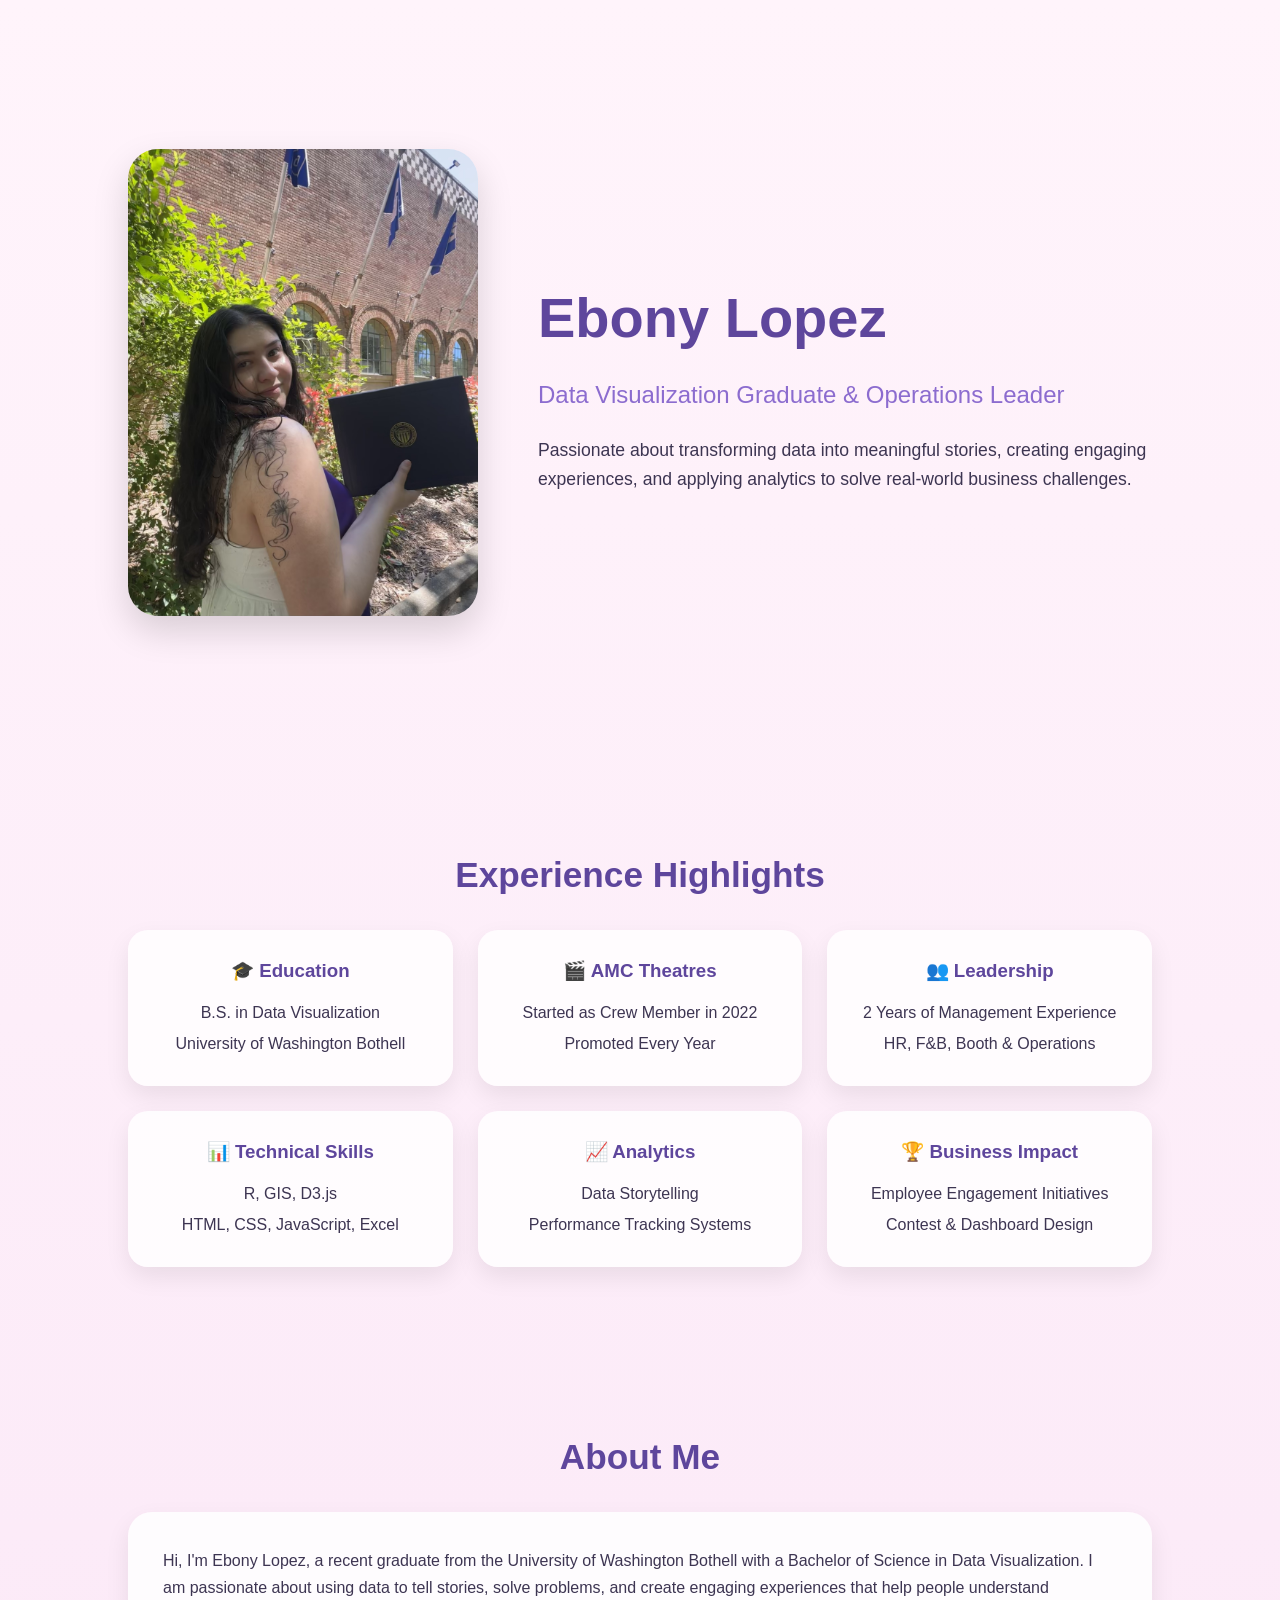
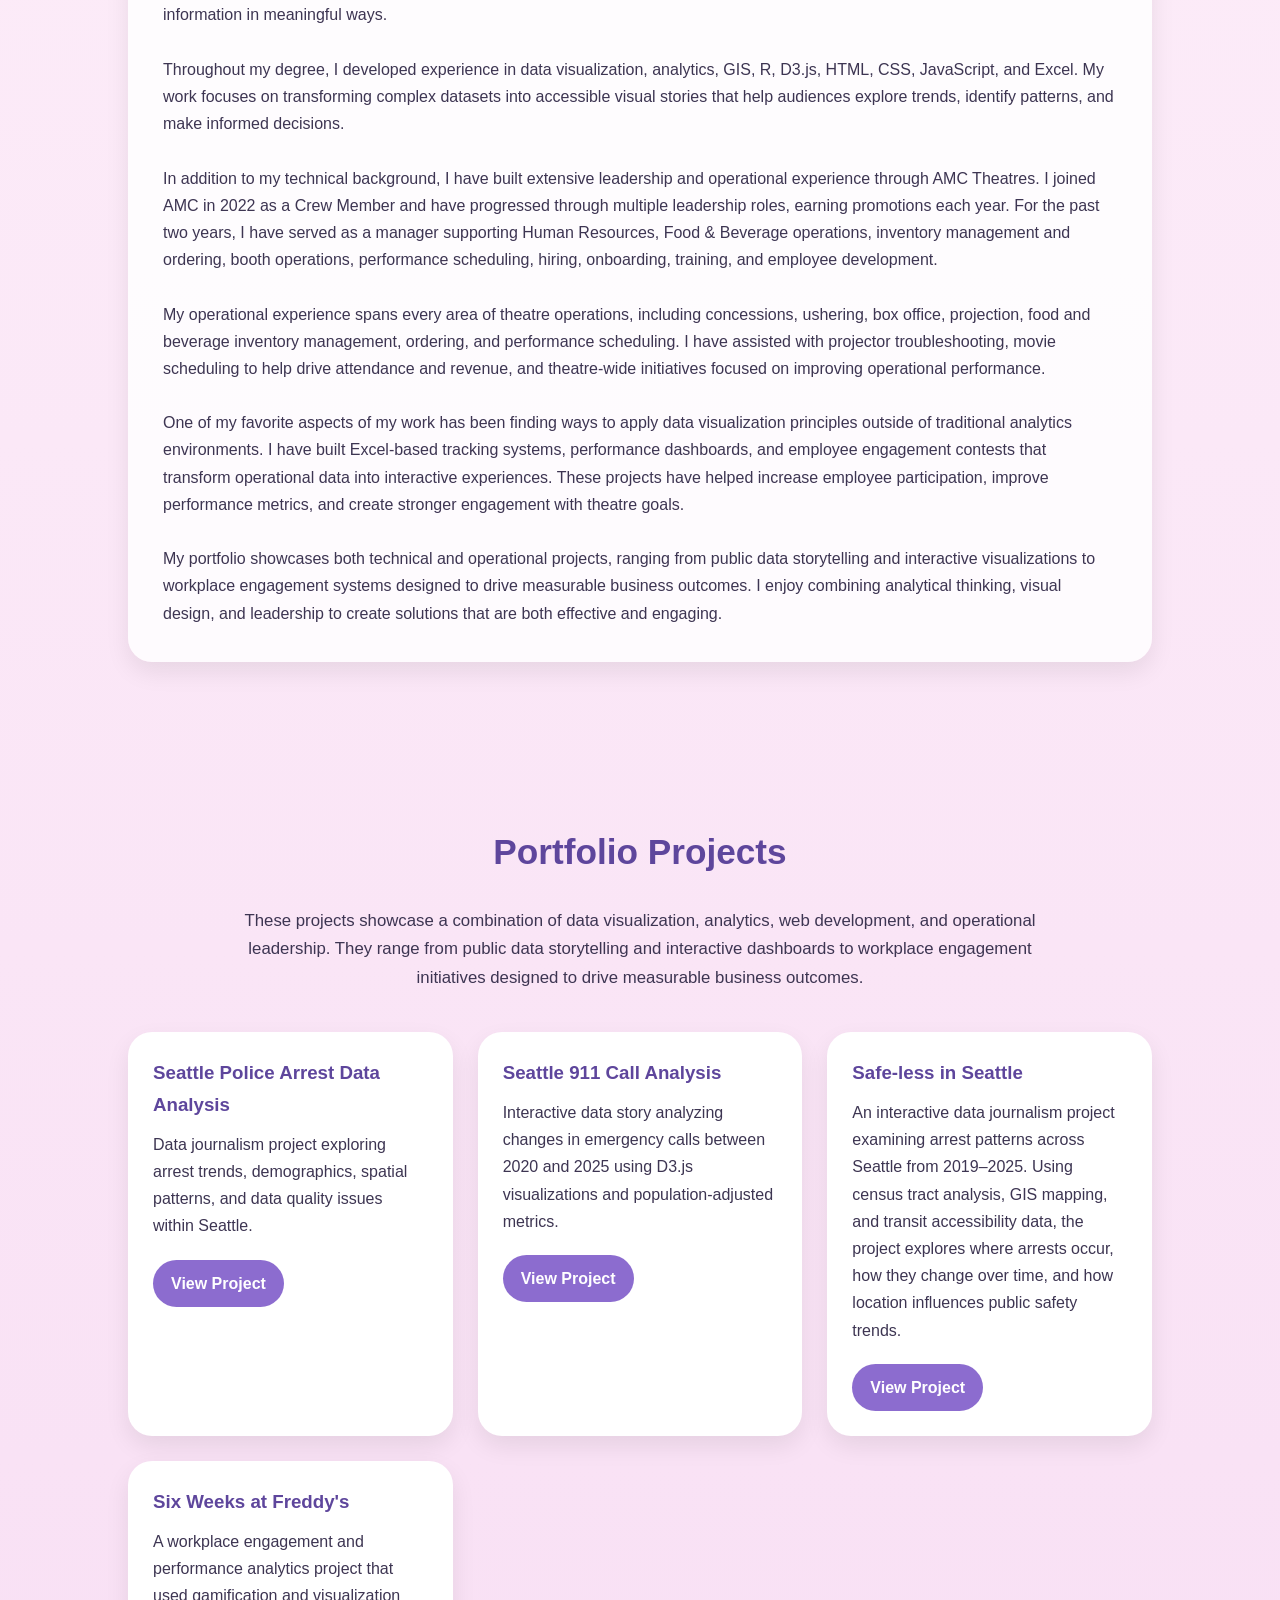
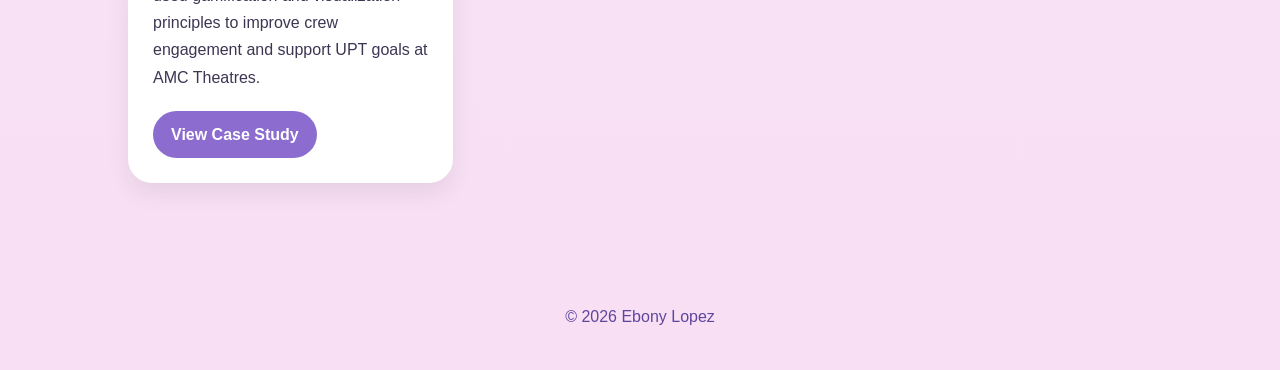
==== index.html @ 06e3c645 "Add files via upload" ====
<!DOCTYPE html>
<html lang="en">

<head>
    <meta charset="UTF-8">
    <meta name="viewport" content="width=device-width, initial-scale=1.0">
    <title>Ebony Lopez | Portfolio</title>

    <style>
        :root {
            --pink: #f8dff4;
            --light-pink: #fff4fb;
            --purple: #8c6ccf;
            --dark-purple: #5e469c;
            --text: #3d3552;
        }

        * {
            margin: 0;
            padding: 0;
            box-sizing: border-box;
            font-family: "Segoe UI", sans-serif;
        }

        body {
            background: linear-gradient(180deg, var(--light-pink), var(--pink));
            color: var(--text);
            line-height: 1.7;
        }

        header {
            padding: 80px 10%;
            min-height: 85vh;
            display: flex;
            align-items: center;
            gap: 60px;
        }

        .profile-img {
            width: 350px;
            border-radius: 30px;
            box-shadow: 0 15px 35px rgba(0, 0, 0, .15);
        }

        .hero-text h1 {
            font-size: 3.5rem;
            color: var(--dark-purple);
            margin-bottom: 10px;
        }

        .hero-text h2 {
            color: var(--purple);
            margin-bottom: 20px;
            font-weight: 500;
        }

        .hero-text p {
            max-width: 700px;
            font-size: 1.1rem;
        }

        .section {
            padding: 80px 10%;
        }

        .section h2 {
            color: var(--dark-purple);
            margin-bottom: 25px;
            font-size: 2.2rem;
            text-align: center;
        }

        .about-card {
            background: rgba(255, 255, 255, .85);
            border-radius: 24px;
            padding: 35px;
            box-shadow: 0 10px 25px rgba(0, 0, 0, .08);
        }

        .highlights-grid {
            display: grid;
            grid-template-columns: repeat(auto-fit, minmax(250px, 1fr));
            gap: 25px;
        }

        .highlight-card {
            background: rgba(255, 255, 255, .85);
            border-radius: 20px;
            padding: 25px;
            text-align: center;
            box-shadow: 0 10px 25px rgba(0, 0, 0, .08);
            transition: .3s;
        }

        .highlight-card:hover {
            transform: translateY(-6px);
        }

        .highlight-card h3 {
            color: var(--dark-purple);
            margin-bottom: 12px;
        }

        .highlight-card p {
            margin: 4px 0;
        }

        .portfolio-intro {
            max-width: 800px;
            margin: 0 auto 40px auto;
            text-align: center;
            font-size: 1.05rem;
        }

        .projects-grid {
            display: grid;
            grid-template-columns: repeat(auto-fit, minmax(300px, 1fr));
            gap: 25px;
        }

        .project-card {
            background: white;
            border-radius: 24px;
            padding: 25px;
            box-shadow: 0 10px 25px rgba(0, 0, 0, .08);
            transition: .3s;
        }

        .project-card:hover {
            transform: translateY(-8px);
        }

        .project-card h3 {
            color: var(--dark-purple);
            margin-bottom: 10px;
        }

        .project-card p {
            margin-bottom: 20px;
        }

        .project-card a {
            display: inline-block;
            text-decoration: none;
            background: var(--purple);
            color: white;
            padding: 10px 18px;
            border-radius: 999px;
            font-weight: 600;
        }

        .project-card a:hover {
            background: var(--dark-purple);
        }

        footer {
            text-align: center;
            padding: 40px;
            color: var(--dark-purple);
        }

        @media(max-width:900px) {

            header {
                flex-direction: column;
                text-align: center;
            }

            .hero-text h1 {
                font-size: 2.5rem;
            }

            .profile-img {
                width: 280px;
            }
        }
    </style>
</head>

<body>

    <header>

        <img src="me.jpg" alt="Ebony Lopez" class="profile-img">

        <div class="hero-text">
            <h1>Ebony Lopez</h1>

            <h2>Data Visualization Graduate & Operations Leader</h2>

            <p>
                Passionate about transforming data into meaningful stories,
                creating engaging experiences, and applying analytics to solve
                real-world business challenges.
            </p>
        </div>

    </header>


    <!-- EXPERIENCE HIGHLIGHTS -->

    <section class="section">

        <h2>Experience Highlights</h2>

        <div class="highlights-grid">

            <div class="highlight-card">
                <h3>🎓 Education</h3>
                <p>B.S. in Data Visualization</p>
                <p>University of Washington Bothell</p>
            </div>

            <div class="highlight-card">
                <h3>🎬 AMC Theatres</h3>
                <p>Started as Crew Member in 2022</p>
                <p>Promoted Every Year</p>
            </div>

            <div class="highlight-card">
                <h3>👥 Leadership</h3>
                <p>2 Years of Management Experience</p>
                <p>HR, F&B, Booth & Operations</p>
            </div>

            <div class="highlight-card">
                <h3>📊 Technical Skills</h3>
                <p>R, GIS, D3.js</p>
                <p>HTML, CSS, JavaScript, Excel</p>
            </div>

            <div class="highlight-card">
                <h3>📈 Analytics</h3>
                <p>Data Storytelling</p>
                <p>Performance Tracking Systems</p>
            </div>

            <div class="highlight-card">
                <h3>🏆 Business Impact</h3>
                <p>Employee Engagement Initiatives</p>
                <p>Contest & Dashboard Design</p>
            </div>

        </div>

    </section>


    <!-- ABOUT ME -->

    <section class="section">

        <h2>About Me</h2>

        <div class="about-card">

            <p>
                Hi, I'm Ebony Lopez, a recent graduate from the University of Washington
                Bothell with a Bachelor of Science in Data Visualization. I am passionate about using data to tell stories, solve
                problems, and create engaging experiences that help people understand
                information in meaningful ways.
            </p>

            <br>

            <p>
                Throughout my degree, I developed experience in data visualization,
                analytics, GIS, R, D3.js, HTML, CSS, JavaScript, and Excel. My work
                focuses on transforming complex datasets into accessible visual stories
                that help audiences explore trends, identify patterns, and make informed
                decisions.
            </p>

            <br>

            <p>
                In addition to my technical background, I have built extensive leadership
                and operational experience through AMC Theatres. I joined AMC in 2022 as
                a Crew Member and have progressed through multiple leadership roles,
                earning promotions each year. For the past two years, I have served as a
                manager supporting Human Resources, Food & Beverage operations, inventory
                management and ordering, booth operations, performance scheduling, hiring,
                onboarding, training, and employee development.
            </p>

            <br>

            <p>
                My operational experience spans every area of theatre operations,
                including concessions, ushering, box office, projection, food and
                beverage inventory management, ordering, and performance scheduling.
                I have assisted with projector troubleshooting, movie scheduling to help
                drive attendance and revenue, and theatre-wide initiatives focused on
                improving operational performance.
            </p>

            <br>

            <p>
                One of my favorite aspects of my work has been finding ways to apply data
                visualization principles outside of traditional analytics environments.
                I have built Excel-based tracking systems, performance dashboards, and
                employee engagement contests that transform operational data into
                interactive experiences. These projects have helped increase employee
                participation, improve performance metrics, and create stronger engagement
                with theatre goals.
            </p>

            <br>

            <p>
                My portfolio showcases both technical and operational projects, ranging
                from public data storytelling and interactive visualizations to workplace
                engagement systems designed to drive measurable business outcomes. I enjoy
                combining analytical thinking, visual design, and leadership to create
                solutions that are both effective and engaging.
            </p>

        </div>

    </section>


    <!-- PORTFOLIO PROJECTS -->

    <section class="section">

        <h2>Portfolio Projects</h2>

        <p class="portfolio-intro">
            These projects showcase a combination of data visualization,
            analytics, web development, and operational leadership. They
            range from public data storytelling and interactive dashboards
            to workplace engagement initiatives designed to drive measurable
            business outcomes.
        </p>

        <div class="projects-grid">

            <div class="project-card">

                <h3>Seattle Police Arrest Data Analysis</h3>

                <p>
                    Data journalism project exploring arrest trends,
                    demographics, spatial patterns, and data quality
                    issues within Seattle.
                </p>

                <a href="Projects/Project1/Project1.html" target="_blank">
                    View Project
                </a>

            </div>

            <div class="project-card">

                <h3>Seattle 911 Call Analysis</h3>

                <p>
                    Interactive data story analyzing changes in
                    emergency calls between 2020 and 2025 using
                    D3.js visualizations and population-adjusted metrics.
                </p>

                <a href="Projects/Project2/index.html" target="_blank">
                    View Project
                </a>

            </div>

            <div class="project-card">

                <h3>Safe-less in Seattle</h3>

                <p>
                    An interactive data journalism project examining arrest
                    patterns across Seattle from 2019–2025. Using census tract
                    analysis, GIS mapping, and transit accessibility data, the
                    project explores where arrests occur, how they change over
                    time, and how location influences public safety trends.
                </p>

                <a href="Projects/Safe Less Seattle/safelessSeattle.html" target="_blank">
                    View Project
                </a>

            </div>


            <div class="project-card">

                <h3>Six Weeks at Freddy's</h3>

                <p>
                    A workplace engagement and performance analytics
                    project that used gamification and visualization
                    principles to improve crew engagement and support
                    UPT goals at AMC Theatres.
                </p>

                <a href="Projects/fnaf-contest.html" target="_blank">
                    View Case Study
                </a>

            </div>

        </div>

    </section>

    <footer>
        © 2026 Ebony Lopez
    </footer>

</body>

</html>
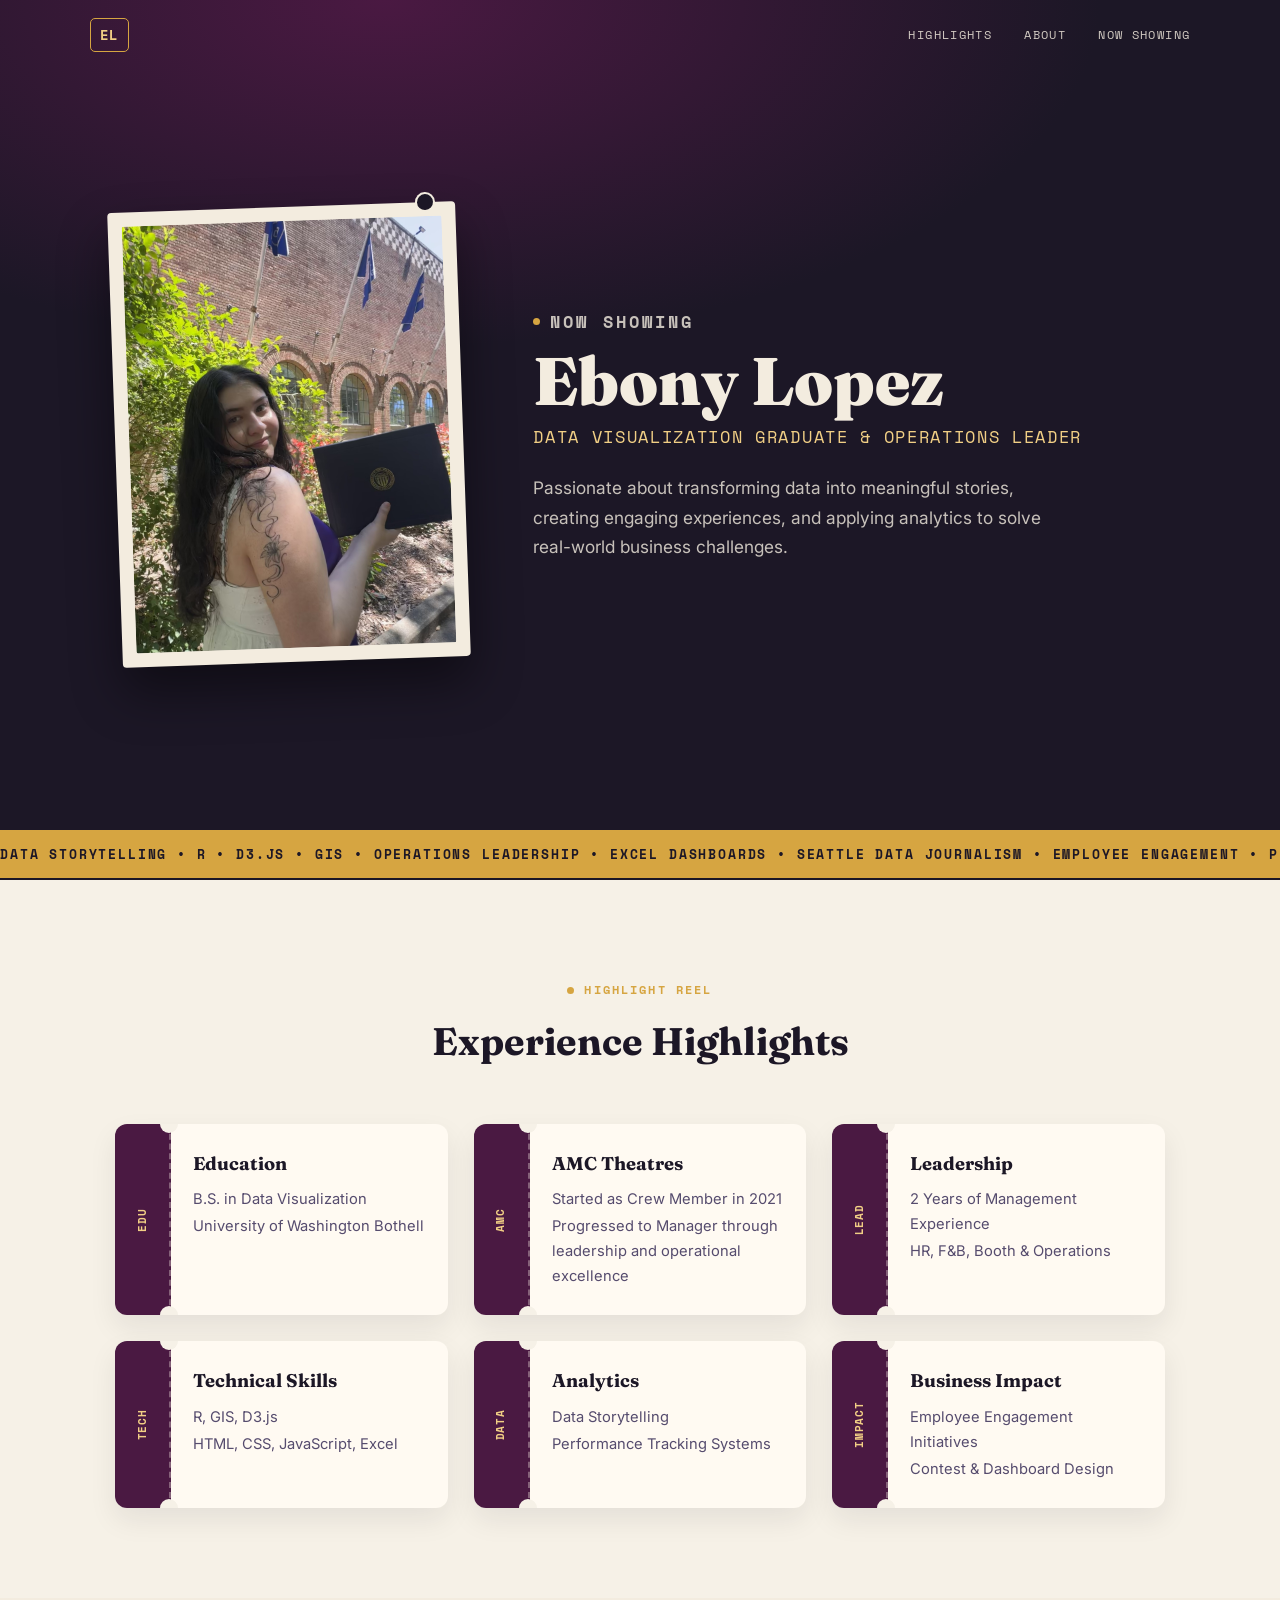
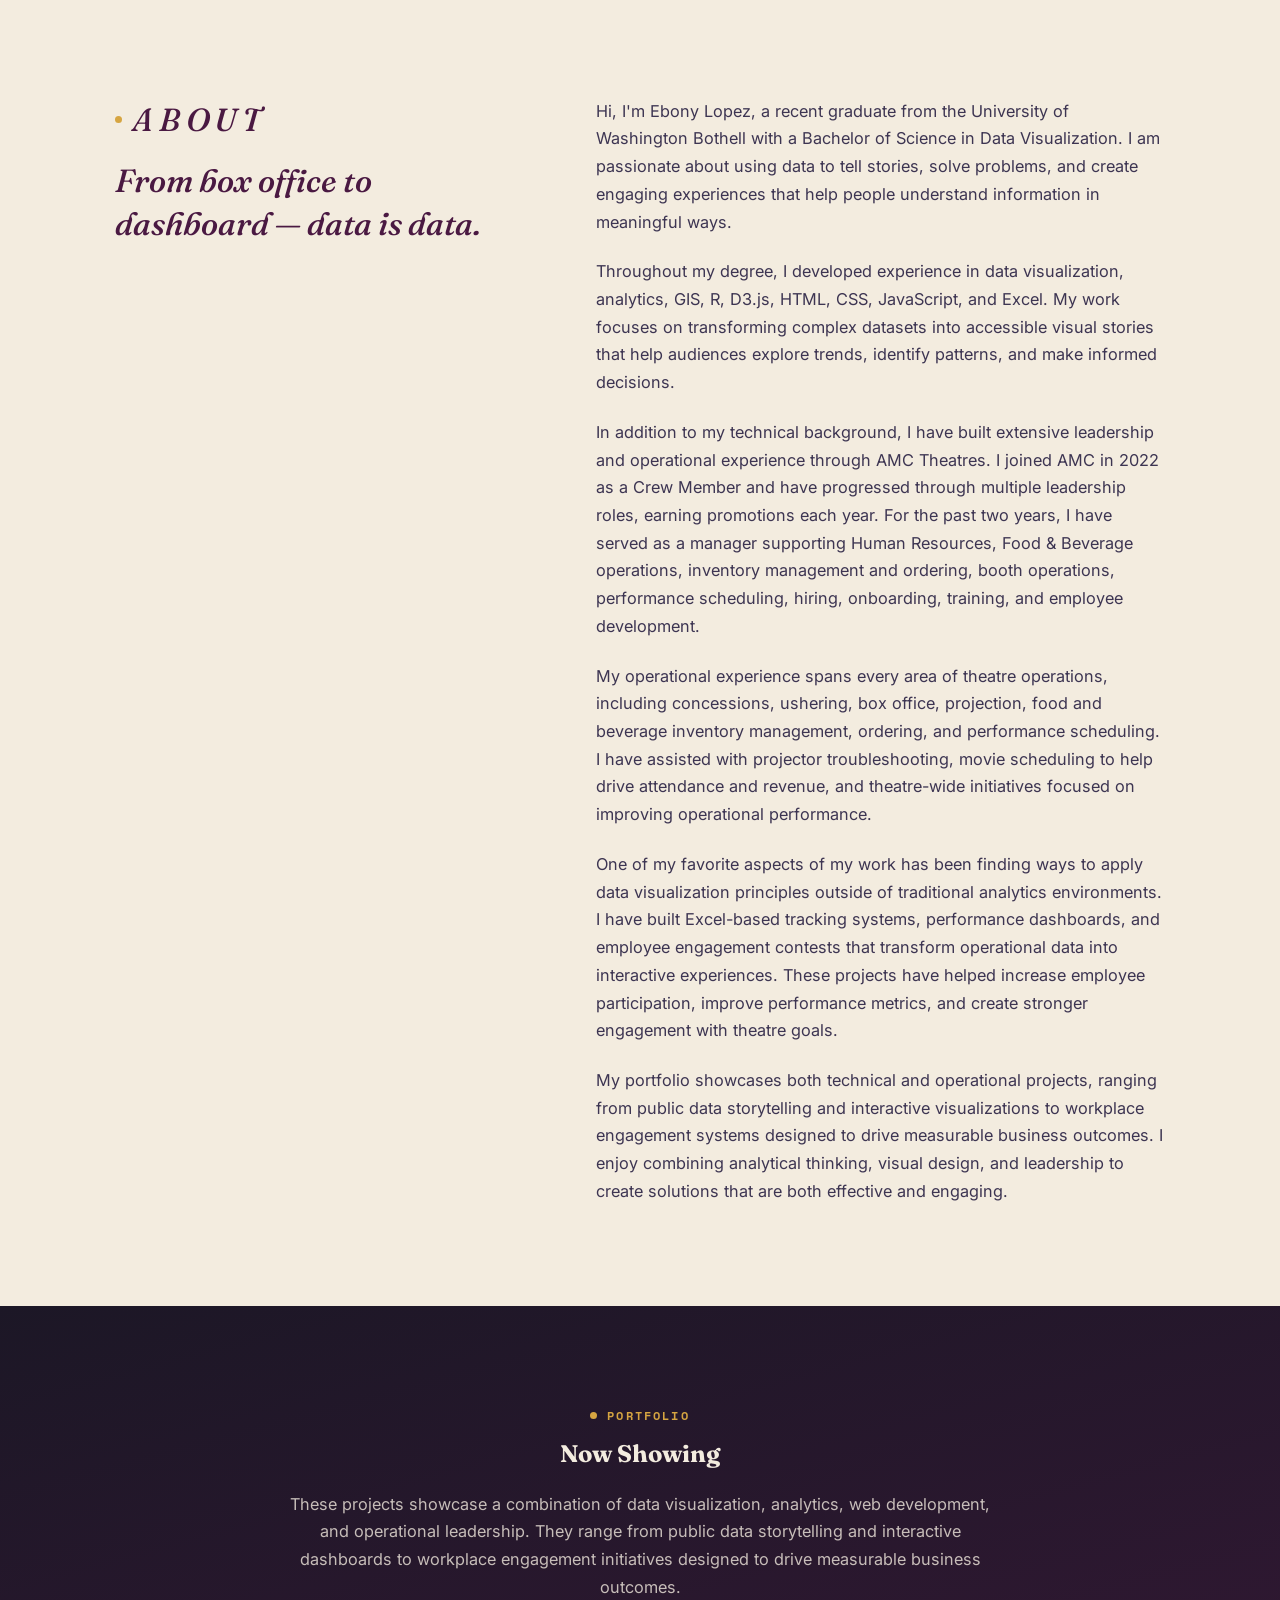
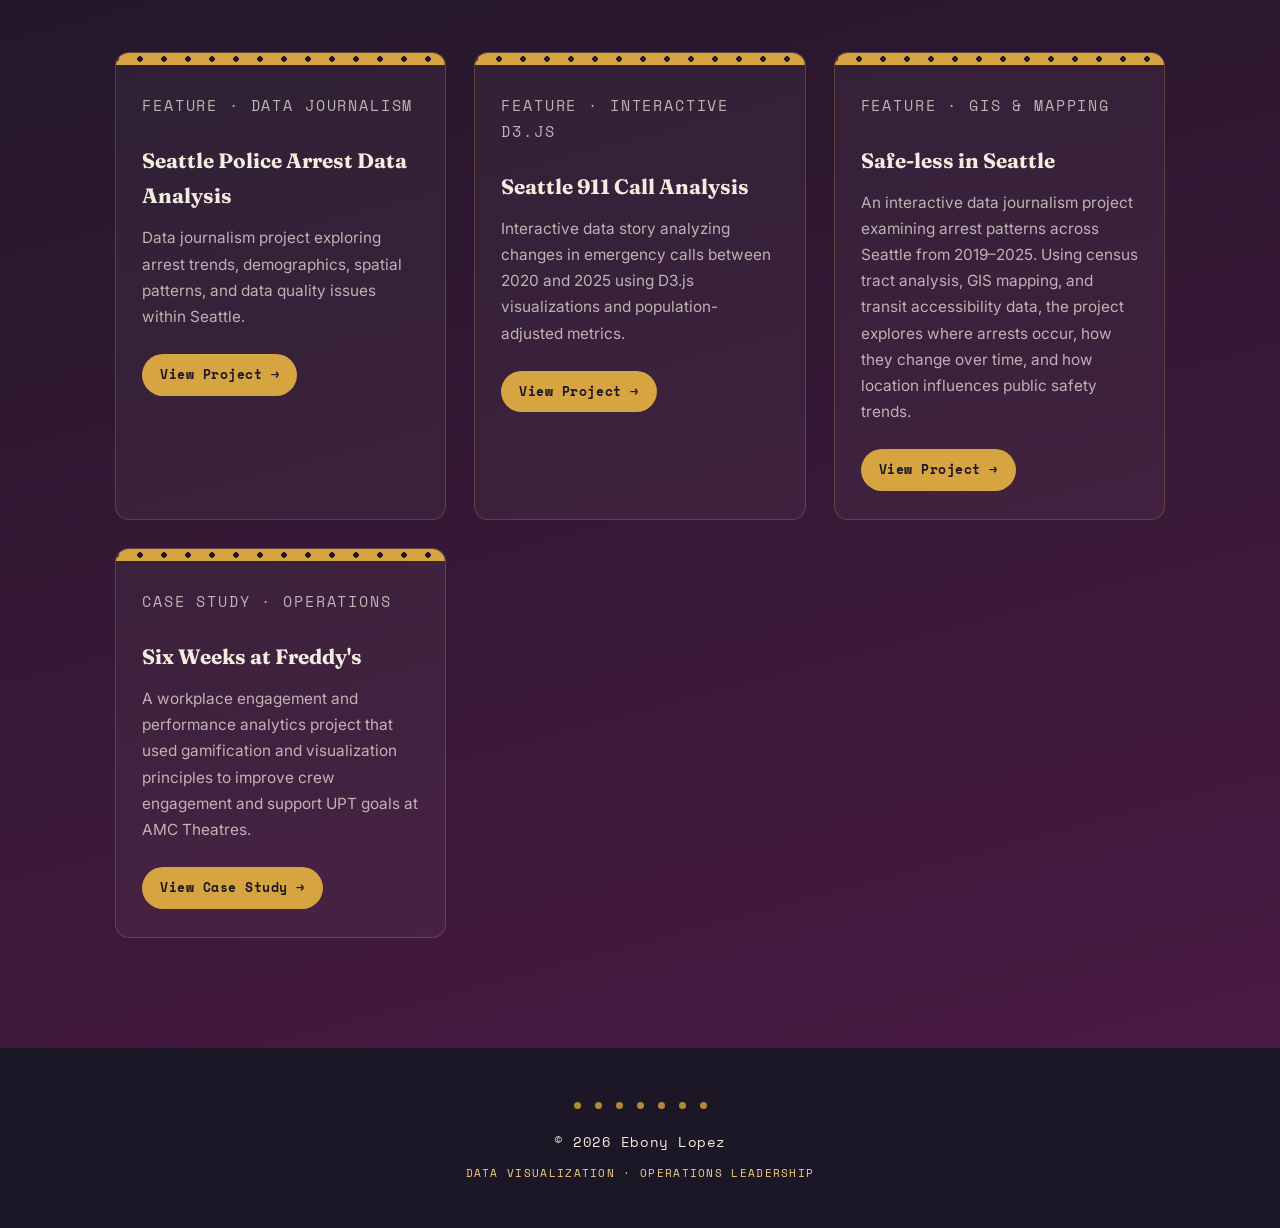
==== commit e7a0cdf8: "make my portfolio cover fire" ====
--- a/index.html
+++ b/index.html
@@ -6,172 +6,596 @@
     <meta name="viewport" content="width=device-width, initial-scale=1.0">
     <title>Ebony Lopez | Portfolio</title>
 
+    <link rel="preconnect" href="https://fonts.googleapis.com">
+    <link rel="preconnect" href="https://fonts.gstatic.com" crossorigin>
+    <link
+        href="https://fonts.googleapis.com/css2?family=Fraunces:ital,opsz,wght@0,9..144,600;0,9..144,700;0,9..144,900;1,9..144,500&family=Space+Mono:wght@400;700&family=Inter:wght@400;500;600&display=swap"
+        rel="stylesheet">
+
     <style>
         :root {
-            --pink: #f8dff4;
-            --light-pink: #fff4fb;
-            --purple: #8c6ccf;
-            --dark-purple: #5e469c;
-            --text: #3d3552;
+            --ink: #1c1726;
+            --velvet: #4a1942;
+            --gold: #d6a541;
+            --gold-light: #f1cf85;
+            --paper: #f6f1e7;
+            --chalk: #f3ecdf;
         }
 
         * {
             margin: 0;
             padding: 0;
             box-sizing: border-box;
-            font-family: "Segoe UI", sans-serif;
+        }
+
+        html {
+            scroll-behavior: smooth;
         }
 
         body {
-            background: linear-gradient(180deg, var(--light-pink), var(--pink));
-            color: var(--text);
+            font-family: 'Inter', system-ui, sans-serif;
+            color: var(--ink);
+            background: var(--paper);
             line-height: 1.7;
         }
 
-        header {
-            padding: 80px 10%;
-            min-height: 85vh;
+        h1,
+        h2,
+        h3 {
+            font-family: 'Fraunces', Georgia, serif;
+        }
+
+        a {
+            color: inherit;
+        }
+
+        :focus-visible {
+            outline: 2px solid var(--gold);
+            outline-offset: 3px;
+        }
+
+        .mono {
+            font-family: 'Space Mono', 'Courier New', monospace;
+        }
+
+        .eyebrow {
+            font-family: 'Space Mono', monospace;
+            text-transform: uppercase;
+            letter-spacing: .18em;
+            font-size: .75rem;
+            font-weight: 700;
+            color: var(--gold);
             display: flex;
             align-items: center;
-            gap: 60px;
+            gap: 10px;
+        }
+
+        .eyebrow::before {
+            content: "";
+            width: 7px;
+            height: 7px;
+            border-radius: 50%;
+            background: var(--gold);
+            display: inline-block;
+        }
+
+        section[id] {
+            scroll-margin-top: 84px;
+        }
+
+        /* ---------- reveal-on-scroll ---------- */
+
+        .reveal {
+            opacity: 0;
+            transform: translateY(22px);
+            transition: opacity .6s ease, transform .6s ease;
+        }
+
+        .reveal.in-view {
+            opacity: 1;
+            transform: translateY(0);
+        }
+
+        @media (prefers-reduced-motion: reduce) {
+            .reveal {
+                opacity: 1;
+                transform: none;
+                transition: none;
+            }
+        }
+
+        /* ---------- nav ---------- */
+
+        .site-nav {
+            position: fixed;
+            top: 0;
+            left: 0;
+            right: 0;
+            z-index: 100;
+            display: flex;
+            align-items: center;
+            justify-content: space-between;
+            padding: 18px 7%;
+            background: transparent;
+            transition: background .35s ease, box-shadow .35s ease, padding .35s ease;
+        }
+
+        .site-nav.scrolled {
+            background: rgba(28, 23, 38, .92);
+            backdrop-filter: blur(6px);
+            box-shadow: 0 6px 20px rgba(0, 0, 0, .25);
+            padding: 12px 7%;
+        }
+
+        .nav-mark {
+            font-family: 'Space Mono', monospace;
+            font-weight: 700;
+            font-size: .9rem;
+            color: var(--gold-light);
+            border: 1.5px solid var(--gold);
+            border-radius: 5px;
+            padding: 4px 9px;
+            letter-spacing: .05em;
+            text-decoration: none;
+        }
+
+        .nav-links {
+            display: flex;
+            gap: clamp(14px, 3vw, 32px);
+        }
+
+        .nav-links a {
+            font-family: 'Space Mono', monospace;
+            font-size: .72rem;
+            text-transform: uppercase;
+            letter-spacing: .12em;
+            color: var(--chalk);
+            text-decoration: none;
+            opacity: .85;
+            transition: color .25s, opacity .25s;
+        }
+
+        .nav-links a:hover {
+            color: var(--gold-light);
+            opacity: 1;
+        }
+
+        /* ---------- hero ---------- */
+
+        .hero {
+            position: relative;
+            background: radial-gradient(ellipse 80% 60% at 30% 0%, var(--velvet), var(--ink) 70%);
+            min-height: 92vh;
+            display: flex;
+            align-items: center;
+            gap: 70px;
+            padding: 130px 9% 90px;
+            color: var(--chalk);
+            overflow: hidden;
+        }
+
+        .poster-frame {
+            position: relative;
+            flex-shrink: 0;
+            padding: 14px;
+            background: var(--chalk);
+            border-radius: 4px;
+            transform: rotate(-2deg);
+            box-shadow: 0 25px 50px rgba(0, 0, 0, .45);
+        }
+
+        .poster-frame::after {
+            content: "";
+            position: absolute;
+            top: -8px;
+            right: 22px;
+            width: 16px;
+            height: 16px;
+            background: var(--ink);
+            border-radius: 50%;
+            box-shadow: 0 0 0 2px var(--chalk);
         }
 
         .profile-img {
-            width: 350px;
-            border-radius: 30px;
-            box-shadow: 0 15px 35px rgba(0, 0, 0, .15);
+            width: 320px;
+            display: block;
+            border-radius: 2px;
         }
 
         .hero-text h1 {
-            font-size: 3.5rem;
-            color: var(--dark-purple);
-            margin-bottom: 10px;
+            font-size: clamp(2.6rem, 6vw, 4.2rem);
+            font-weight: 900;
+            line-height: 1.05;
+            color: var(--chalk);
+            margin: 10px 0 6px;
         }
 
         .hero-text h2 {
-            color: var(--purple);
-            margin-bottom: 20px;
-            font-weight: 500;
+            font-family: 'Space Mono', monospace;
+            font-size: clamp(.85rem, 1.6vw, 1.05rem);
+            font-weight: 400;
+            text-transform: uppercase;
+            letter-spacing: .1em;
+            color: var(--gold-light);
+            margin-bottom: 22px;
         }
 
         .hero-text p {
-            max-width: 700px;
-            font-size: 1.1rem;
-        }
-
-        .section {
-            padding: 80px 10%;
-        }
-
-        .section h2 {
-            color: var(--dark-purple);
-            margin-bottom: 25px;
-            font-size: 2.2rem;
+            max-width: 540px;
+            font-size: 1.08rem;
+            color: rgba(243, 236, 224, .8);
+        }
+
+        /* ---------- ticker (signature element) ---------- */
+
+        .ticker {
+            background: var(--gold);
+            color: var(--ink);
+            overflow: hidden;
+            white-space: nowrap;
+            border-top: 2px solid var(--ink);
+            border-bottom: 2px solid var(--ink);
+        }
+
+        .ticker-track {
+            display: inline-flex;
+            width: max-content;
+            animation: scroll-ticker 32s linear infinite;
+            padding: 13px 0;
+        }
+
+        .ticker-track span {
+            font-family: 'Space Mono', monospace;
+            font-weight: 700;
+            font-size: .82rem;
+            letter-spacing: .14em;
+            text-transform: uppercase;
+            padding-right: 28px;
+        }
+
+        @keyframes scroll-ticker {
+            from {
+                transform: translateX(0);
+            }
+
+            to {
+                transform: translateX(-50%);
+            }
+        }
+
+        @media (prefers-reduced-motion: reduce) {
+            .ticker-track {
+                animation: none;
+            }
+        }
+
+        /* ---------- highlights ---------- */
+
+        .highlights-section {
+            padding: 100px 9% 90px;
+            background: var(--paper);
+        }
+
+        .highlights-section h2 {
+            font-size: clamp(1.9rem, 3vw, 2.4rem);
+            color: var(--ink);
+            margin: 8px 0 50px;
+        }
+
+        .section-head {
             text-align: center;
-        }
-
-        .about-card {
-            background: rgba(255, 255, 255, .85);
-            border-radius: 24px;
-            padding: 35px;
-            box-shadow: 0 10px 25px rgba(0, 0, 0, .08);
+            margin-bottom: 50px;
+        }
+
+        .section-head .eyebrow {
+            justify-content: center;
+            margin-bottom: 8px;
         }
 
         .highlights-grid {
             display: grid;
-            grid-template-columns: repeat(auto-fit, minmax(250px, 1fr));
-            gap: 25px;
-        }
-
-        .highlight-card {
-            background: rgba(255, 255, 255, .85);
-            border-radius: 20px;
-            padding: 25px;
+            grid-template-columns: repeat(auto-fit, minmax(260px, 1fr));
+            gap: 26px;
+        }
+
+        .ticket-card {
+            display: flex;
+            background: #fffaf2;
+            border-radius: 12px;
+            box-shadow: 0 12px 28px rgba(28, 23, 38, .08);
+            overflow: hidden;
+            transition: transform .3s ease, box-shadow .3s ease;
+        }
+
+        .ticket-card:hover {
+            transform: translateY(-6px);
+            box-shadow: 0 18px 34px rgba(28, 23, 38, .14);
+        }
+
+        @media (prefers-reduced-motion: reduce) {
+            .ticket-card:hover {
+                transform: none;
+            }
+        }
+
+        .ticket-stub {
+            position: relative;
+            flex-shrink: 0;
+            width: 56px;
+            display: flex;
+            align-items: center;
+            justify-content: center;
+            background: var(--velvet);
+            border-right: 2px dashed rgba(243, 236, 224, .35);
+        }
+
+        .ticket-stub::before,
+        .ticket-stub::after {
+            content: "";
+            position: absolute;
+            width: 18px;
+            height: 18px;
+            background: var(--paper);
+            border-radius: 50%;
+            right: -9px;
+        }
+
+        .ticket-stub::before {
+            top: -9px;
+        }
+
+        .ticket-stub::after {
+            bottom: -9px;
+        }
+
+        .stub-label {
+            font-family: 'Space Mono', monospace;
+            font-size: .68rem;
+            font-weight: 700;
+            letter-spacing: .08em;
+            color: var(--gold-light);
+            writing-mode: vertical-rl;
+            transform: rotate(180deg);
+        }
+
+        .ticket-body {
+            padding: 24px 22px;
+        }
+
+        .ticket-body h3 {
+            font-size: 1.15rem;
+            color: var(--ink);
+            margin-bottom: 8px;
+        }
+
+        .ticket-body p {
+            font-size: .92rem;
+            color: #564c6e;
+            margin: 2px 0;
+        }
+
+        /* ---------- about ---------- */
+
+        .about-section {
+            background: var(--chalk);
+            padding: 100px 9%;
+        }
+
+        .about-wrap {
+            max-width: 1100px;
+            margin: 0 auto;
+            display: grid;
+            grid-template-columns: .85fr 1.15fr;
+            gap: 60px;
+        }
+
+        .about-pull {
+            position: sticky;
+            top: 110px;
+            align-self: start;
+        }
+
+        .about-pull .eyebrow {
+            margin-bottom: 18px;
+        }
+
+        .about-pull p {
+            font-family: 'Fraunces', serif;
+            font-style: italic;
+            font-weight: 500;
+            font-size: clamp(1.5rem, 2.6vw, 2rem);
+            line-height: 1.35;
+            color: var(--velvet);
+        }
+
+        .about-body p {
+            margin-bottom: 22px;
+            color: #3d3552;
+            font-size: 1.02rem;
+        }
+
+        .about-body p:last-child {
+            margin-bottom: 0;
+        }
+
+        @media (max-width: 900px) {
+            .about-wrap {
+                grid-template-columns: 1fr;
+            }
+
+            .about-pull {
+                position: static;
+            }
+        }
+
+        /* ---------- work / now showing ---------- */
+
+        .work-section {
+            background: linear-gradient(165deg, var(--ink) 0%, var(--velvet) 100%);
+            padding: 100px 9% 110px;
+            color: var(--chalk);
+        }
+
+        .work-section .section-head h2 {
+            color: var(--chalk);
+            margin: 8px 0 16px;
+        }
+
+        .portfolio-intro {
+            max-width: 700px;
+            margin: 0 auto 50px auto;
             text-align: center;
-            box-shadow: 0 10px 25px rgba(0, 0, 0, .08);
-            transition: .3s;
-        }
-
-        .highlight-card:hover {
-            transform: translateY(-6px);
-        }
-
-        .highlight-card h3 {
-            color: var(--dark-purple);
-            margin-bottom: 12px;
-        }
-
-        .highlight-card p {
-            margin: 4px 0;
-        }
-
-        .portfolio-intro {
-            max-width: 800px;
-            margin: 0 auto 40px auto;
-            text-align: center;
-            font-size: 1.05rem;
+            font-size: 1.02rem;
+            color: rgba(243, 236, 224, .78);
         }
 
         .projects-grid {
             display: grid;
             grid-template-columns: repeat(auto-fit, minmax(300px, 1fr));
-            gap: 25px;
-        }
-
-        .project-card {
-            background: white;
-            border-radius: 24px;
-            padding: 25px;
-            box-shadow: 0 10px 25px rgba(0, 0, 0, .08);
-            transition: .3s;
-        }
-
-        .project-card:hover {
+            gap: 28px;
+        }
+
+        .poster-card {
+            background: rgba(255, 255, 255, .04);
+            border: 1px solid rgba(214, 165, 65, .25);
+            border-radius: 14px;
+            overflow: hidden;
+            transition: transform .3s ease, border-color .3s ease;
+        }
+
+        .poster-card:hover {
             transform: translateY(-8px);
-        }
-
-        .project-card h3 {
-            color: var(--dark-purple);
+            border-color: var(--gold);
+        }
+
+        @media (prefers-reduced-motion: reduce) {
+            .poster-card:hover {
+                transform: none;
+            }
+        }
+
+        .poster-sprockets {
+            height: 12px;
+            background: var(--gold);
+            background-image: radial-gradient(circle, var(--ink) 2.6px, transparent 3px);
+            background-size: 24px 12px;
+            background-position: 12px center;
+        }
+
+        .poster-card-inner {
+            padding: 28px 26px;
+        }
+
+        .poster-meta {
+            font-family: 'Space Mono', monospace;
+            font-size: .68rem;
+            letter-spacing: .12em;
+            text-transform: uppercase;
+            color: var(--gold-light);
             margin-bottom: 10px;
         }
 
-        .project-card p {
-            margin-bottom: 20px;
-        }
-
-        .project-card a {
-            display: inline-block;
+        .poster-card h3 {
+            font-size: 1.3rem;
+            color: var(--chalk);
+            margin-bottom: 12px;
+        }
+
+        .poster-card p {
+            font-size: .96rem;
+            color: rgba(243, 236, 224, .72);
+            margin-bottom: 24px;
+        }
+
+        .ticket-btn {
+            display: inline-flex;
+            align-items: center;
+            gap: 8px;
             text-decoration: none;
-            background: var(--purple);
-            color: white;
+            background: var(--gold);
+            color: var(--ink);
+            font-family: 'Space Mono', monospace;
+            font-size: .8rem;
+            font-weight: 700;
+            letter-spacing: .04em;
             padding: 10px 18px;
             border-radius: 999px;
-            font-weight: 600;
-        }
-
-        .project-card a:hover {
-            background: var(--dark-purple);
-        }
+            transition: background .25s, gap .25s;
+        }
+
+        .ticket-btn:hover {
+            background: var(--gold-light);
+            gap: 12px;
+        }
+
+        /* ---------- footer ---------- */
 
         footer {
+            background: var(--ink);
             text-align: center;
-            padding: 40px;
-            color: var(--dark-purple);
-        }
-
-        @media(max-width:900px) {
-
-            header {
+            padding: 54px 20px 46px;
+            color: var(--chalk);
+        }
+
+        .bulb-row {
+            display: flex;
+            justify-content: center;
+            gap: 14px;
+            margin-bottom: 22px;
+        }
+
+        .bulb-row span {
+            width: 7px;
+            height: 7px;
+            border-radius: 50%;
+            background: var(--gold);
+            opacity: .8;
+        }
+
+        footer .copyright {
+            font-family: 'Space Mono', monospace;
+            font-size: .85rem;
+            letter-spacing: .04em;
+        }
+
+        footer .tagline {
+            font-family: 'Space Mono', monospace;
+            font-size: .68rem;
+            letter-spacing: .12em;
+            text-transform: uppercase;
+            color: var(--gold-light);
+            margin-top: 10px;
+        }
+
+        /* ---------- responsive ---------- */
+
+        @media (max-width: 900px) {
+            .hero {
                 flex-direction: column;
                 text-align: center;
-            }
-
-            .hero-text h1 {
-                font-size: 2.5rem;
+                padding-top: 150px;
+            }
+
+            .poster-frame {
+                transform: rotate(0deg);
+            }
+
+            .hero-text p {
+                max-width: 100%;
             }
 
             .profile-img {
-                width: 280px;
+                width: 240px;
+            }
+
+            .nav-links {
+                gap: 14px;
+            }
+        }
+
+        @media (max-width: 480px) {
+            .nav-links a:nth-child(1) {
+                display: none;
             }
         }
     </style>
@@ -179,15 +603,25 @@
 
 <body>
 
-    <header>
-
-        <img src="me.jpg" alt="Ebony Lopez" class="profile-img">
+    <nav class="site-nav" id="siteNav">
+        <a href="#top" class="nav-mark">EL</a>
+        <div class="nav-links">
+            <a href="#highlights">Highlights</a>
+            <a href="#about">About</a>
+            <a href="#work">Now Showing</a>
+        </div>
+    </nav>
+
+    <header id="top" class="hero">
+
+        <div class="poster-frame">
+            <img src="me.jpg" alt="Ebony Lopez" class="profile-img">
+        </div>
 
         <div class="hero-text">
+            <p class="eyebrow">Now Showing</p>
             <h1>Ebony Lopez</h1>
-
-            <h2>Data Visualization Graduate & Operations Leader</h2>
-
+            <h2>Data Visualization Graduate &amp; Operations Leader</h2>
             <p>
                 Passionate about transforming data into meaningful stories,
                 creating engaging experiences, and applying analytics to solve
@@ -197,49 +631,78 @@
 
     </header>
 
+    <div class="ticker" aria-hidden="true">
+        <div class="ticker-track">
+            <span>DATA STORYTELLING • R • D3.JS • GIS • OPERATIONS LEADERSHIP • EXCEL DASHBOARDS • SEATTLE DATA
+                JOURNALISM • EMPLOYEE ENGAGEMENT • PERFORMANCE ANALYTICS • </span>
+            <span>DATA STORYTELLING • R • D3.JS • GIS • OPERATIONS LEADERSHIP • EXCEL DASHBOARDS • SEATTLE DATA
+                JOURNALISM • EMPLOYEE ENGAGEMENT • PERFORMANCE ANALYTICS • </span>
+        </div>
+    </div>
 
     <!-- EXPERIENCE HIGHLIGHTS -->
 
-    <section class="section">
-
-        <h2>Experience Highlights</h2>
+    <section class="highlights-section" id="highlights">
+
+        <div class="section-head reveal">
+            <p class="eyebrow">Highlight Reel</p>
+            <h2>Experience Highlights</h2>
+        </div>
 
         <div class="highlights-grid">
 
-            <div class="highlight-card">
-                <h3>🎓 Education</h3>
-                <p>B.S. in Data Visualization</p>
-                <p>University of Washington Bothell</p>
-            </div>
-
-            <div class="highlight-card">
-                <h3>🎬 AMC Theatres</h3>
-                <p>Started as Crew Member in 2022</p>
-                <p>Promoted Every Year</p>
-            </div>
-
-            <div class="highlight-card">
-                <h3>👥 Leadership</h3>
-                <p>2 Years of Management Experience</p>
-                <p>HR, F&B, Booth & Operations</p>
-            </div>
-
-            <div class="highlight-card">
-                <h3>📊 Technical Skills</h3>
-                <p>R, GIS, D3.js</p>
-                <p>HTML, CSS, JavaScript, Excel</p>
-            </div>
-
-            <div class="highlight-card">
-                <h3>📈 Analytics</h3>
-                <p>Data Storytelling</p>
-                <p>Performance Tracking Systems</p>
-            </div>
-
-            <div class="highlight-card">
-                <h3>🏆 Business Impact</h3>
-                <p>Employee Engagement Initiatives</p>
-                <p>Contest & Dashboard Design</p>
+            <div class="ticket-card reveal">
+                <div class="ticket-stub"><span class="stub-label">EDU</span></div>
+                <div class="ticket-body">
+                    <h3>Education</h3>
+                    <p>B.S. in Data Visualization</p>
+                    <p>University of Washington Bothell</p>
+                </div>
+            </div>
+
+            <div class="ticket-card reveal">
+                <div class="ticket-stub"><span class="stub-label">AMC</span></div>
+                <div class="ticket-body">
+                    <h3>AMC Theatres</h3>
+                    <p>Started as Crew Member in 2021</p>
+                    <p>Progressed to Manager through leadership and operational excellence</p>
+                </div>
+            </div>
+
+            <div class="ticket-card reveal">
+                <div class="ticket-stub"><span class="stub-label">LEAD</span></div>
+                <div class="ticket-body">
+                    <h3>Leadership</h3>
+                    <p>2 Years of Management Experience</p>
+                    <p>HR, F&amp;B, Booth &amp; Operations</p>
+                </div>
+            </div>
+
+            <div class="ticket-card reveal">
+                <div class="ticket-stub"><span class="stub-label">TECH</span></div>
+                <div class="ticket-body">
+                    <h3>Technical Skills</h3>
+                    <p>R, GIS, D3.js</p>
+                    <p>HTML, CSS, JavaScript, Excel</p>
+                </div>
+            </div>
+
+            <div class="ticket-card reveal">
+                <div class="ticket-stub"><span class="stub-label">DATA</span></div>
+                <div class="ticket-body">
+                    <h3>Analytics</h3>
+                    <p>Data Storytelling</p>
+                    <p>Performance Tracking Systems</p>
+                </div>
+            </div>
+
+            <div class="ticket-card reveal">
+                <div class="ticket-stub"><span class="stub-label">IMPACT</span></div>
+                <div class="ticket-body">
+                    <h3>Business Impact</h3>
+                    <p>Employee Engagement Initiatives</p>
+                    <p>Contest &amp; Dashboard Design</p>
+                </div>
             </div>
 
         </div>
@@ -249,171 +712,193 @@
 
     <!-- ABOUT ME -->
 
-    <section class="section">
-
-        <h2>About Me</h2>
-
-        <div class="about-card">
-
-            <p>
-                Hi, I'm Ebony Lopez, a recent graduate from the University of Washington
-                Bothell with a Bachelor of Science in Data Visualization. I am passionate about using data to tell stories, solve
-                problems, and create engaging experiences that help people understand
-                information in meaningful ways.
+    <section class="about-section" id="about">
+
+        <div class="about-wrap">
+
+            <div class="about-pull reveal">
+                <p class="eyebrow">About</p>
+                <p>From box office to dashboard&nbsp;— data is data.</p>
+            </div>
+
+            <div class="about-body reveal">
+
+                <p>
+                    Hi, I'm Ebony Lopez, a recent graduate from the University of Washington
+                    Bothell with a Bachelor of Science in Data Visualization. I am passionate about using data to tell
+                    stories, solve problems, and create engaging experiences that help people understand
+                    information in meaningful ways.
+                </p>
+
+                <p>
+                    Throughout my degree, I developed experience in data visualization,
+                    analytics, GIS, R, D3.js, HTML, CSS, JavaScript, and Excel. My work
+                    focuses on transforming complex datasets into accessible visual stories
+                    that help audiences explore trends, identify patterns, and make informed
+                    decisions.
+                </p>
+
+                <p>
+                    In addition to my technical background, I have built extensive leadership
+                    and operational experience through AMC Theatres. I joined AMC in 2022 as
+                    a Crew Member and have progressed through multiple leadership roles,
+                    earning promotions each year. For the past two years, I have served as a
+                    manager supporting Human Resources, Food &amp; Beverage operations, inventory
+                    management and ordering, booth operations, performance scheduling, hiring,
+                    onboarding, training, and employee development.
+                </p>
+
+                <p>
+                    My operational experience spans every area of theatre operations,
+                    including concessions, ushering, box office, projection, food and
+                    beverage inventory management, ordering, and performance scheduling.
+                    I have assisted with projector troubleshooting, movie scheduling to help
+                    drive attendance and revenue, and theatre-wide initiatives focused on
+                    improving operational performance.
+                </p>
+
+                <p>
+                    One of my favorite aspects of my work has been finding ways to apply data
+                    visualization principles outside of traditional analytics environments.
+                    I have built Excel-based tracking systems, performance dashboards, and
+                    employee engagement contests that transform operational data into
+                    interactive experiences. These projects have helped increase employee
+                    participation, improve performance metrics, and create stronger engagement
+                    with theatre goals.
+                </p>
+
+                <p>
+                    My portfolio showcases both technical and operational projects, ranging
+                    from public data storytelling and interactive visualizations to workplace
+                    engagement systems designed to drive measurable business outcomes. I enjoy
+                    combining analytical thinking, visual design, and leadership to create
+                    solutions that are both effective and engaging.
+                </p>
+
+            </div>
+
+        </div>
+
+    </section>
+
+
+    <!-- PORTFOLIO PROJECTS -->
+
+    <section class="work-section" id="work">
+
+        <div class="section-head reveal">
+            <p class="eyebrow">Portfolio</p>
+            <h2>Now Showing</h2>
+            <p class="portfolio-intro">
+                These projects showcase a combination of data visualization,
+                analytics, web development, and operational leadership. They
+                range from public data storytelling and interactive dashboards
+                to workplace engagement initiatives designed to drive measurable
+                business outcomes.
             </p>
-
-            <br>
-
-            <p>
-                Throughout my degree, I developed experience in data visualization,
-                analytics, GIS, R, D3.js, HTML, CSS, JavaScript, and Excel. My work
-                focuses on transforming complex datasets into accessible visual stories
-                that help audiences explore trends, identify patterns, and make informed
-                decisions.
-            </p>
-
-            <br>
-
-            <p>
-                In addition to my technical background, I have built extensive leadership
-                and operational experience through AMC Theatres. I joined AMC in 2022 as
-                a Crew Member and have progressed through multiple leadership roles,
-                earning promotions each year. For the past two years, I have served as a
-                manager supporting Human Resources, Food & Beverage operations, inventory
-                management and ordering, booth operations, performance scheduling, hiring,
-                onboarding, training, and employee development.
-            </p>
-
-            <br>
-
-            <p>
-                My operational experience spans every area of theatre operations,
-                including concessions, ushering, box office, projection, food and
-                beverage inventory management, ordering, and performance scheduling.
-                I have assisted with projector troubleshooting, movie scheduling to help
-                drive attendance and revenue, and theatre-wide initiatives focused on
-                improving operational performance.
-            </p>
-
-            <br>
-
-            <p>
-                One of my favorite aspects of my work has been finding ways to apply data
-                visualization principles outside of traditional analytics environments.
-                I have built Excel-based tracking systems, performance dashboards, and
-                employee engagement contests that transform operational data into
-                interactive experiences. These projects have helped increase employee
-                participation, improve performance metrics, and create stronger engagement
-                with theatre goals.
-            </p>
-
-            <br>
-
-            <p>
-                My portfolio showcases both technical and operational projects, ranging
-                from public data storytelling and interactive visualizations to workplace
-                engagement systems designed to drive measurable business outcomes. I enjoy
-                combining analytical thinking, visual design, and leadership to create
-                solutions that are both effective and engaging.
-            </p>
-
         </div>
 
+        <div class="projects-grid">
+
+            <div class="poster-card reveal">
+                <div class="poster-sprockets"></div>
+                <div class="poster-card-inner">
+                    <p class="poster-meta">Feature · Data Journalism</p>
+                    <h3>Seattle Police Arrest Data Analysis</h3>
+                    <p>
+                        Data journalism project exploring arrest trends,
+                        demographics, spatial patterns, and data quality
+                        issues within Seattle.
+                    </p>
+                    <a href="Projects/Project1/Project1.html" target="_blank" class="ticket-btn">View Project →</a>
+                </div>
+            </div>
+
+            <div class="poster-card reveal">
+                <div class="poster-sprockets"></div>
+                <div class="poster-card-inner">
+                    <p class="poster-meta">Feature · Interactive D3.js</p>
+                    <h3>Seattle 911 Call Analysis</h3>
+                    <p>
+                        Interactive data story analyzing changes in
+                        emergency calls between 2020 and 2025 using
+                        D3.js visualizations and population-adjusted metrics.
+                    </p>
+                    <a href="Projects/Project2/index.html" target="_blank" class="ticket-btn">View Project →</a>
+                </div>
+            </div>
+
+            <div class="poster-card reveal">
+                <div class="poster-sprockets"></div>
+                <div class="poster-card-inner">
+                    <p class="poster-meta">Feature · GIS &amp; Mapping</p>
+                    <h3>Safe-less in Seattle</h3>
+                    <p>
+                        An interactive data journalism project examining arrest
+                        patterns across Seattle from 2019–2025. Using census tract
+                        analysis, GIS mapping, and transit accessibility data, the
+                        project explores where arrests occur, how they change over
+                        time, and how location influences public safety trends.
+                    </p>
+                    <a href="Projects/Safe Less Seattle/safelessSeattle.html" target="_blank" class="ticket-btn">View
+                        Project →</a>
+                </div>
+            </div>
+
+            <div class="poster-card reveal">
+                <div class="poster-sprockets"></div>
+                <div class="poster-card-inner">
+                    <p class="poster-meta">Case Study · Operations</p>
+                    <h3>Six Weeks at Freddy's</h3>
+                    <p>
+                        A workplace engagement and performance analytics
+                        project that used gamification and visualization
+                        principles to improve crew engagement and support
+                        UPT goals at AMC Theatres.
+                    </p>
+                    <a href="Projects/Work/fnaf.html" target="_blank" class="ticket-btn">View Case Study →</a>
+                </div>
+            </div>
+
+        </div>
+
     </section>
 
-
-    <!-- PORTFOLIO PROJECTS -->
-
-    <section class="section">
-
-        <h2>Portfolio Projects</h2>
-
-        <p class="portfolio-intro">
-            These projects showcase a combination of data visualization,
-            analytics, web development, and operational leadership. They
-            range from public data storytelling and interactive dashboards
-            to workplace engagement initiatives designed to drive measurable
-            business outcomes.
-        </p>
-
-        <div class="projects-grid">
-
-            <div class="project-card">
-
-                <h3>Seattle Police Arrest Data Analysis</h3>
-
-                <p>
-                    Data journalism project exploring arrest trends,
-                    demographics, spatial patterns, and data quality
-                    issues within Seattle.
-                </p>
-
-                <a href="Projects/Project1/Project1.html" target="_blank">
-                    View Project
-                </a>
-
-            </div>
-
-            <div class="project-card">
-
-                <h3>Seattle 911 Call Analysis</h3>
-
-                <p>
-                    Interactive data story analyzing changes in
-                    emergency calls between 2020 and 2025 using
-                    D3.js visualizations and population-adjusted metrics.
-                </p>
-
-                <a href="Projects/Project2/index.html" target="_blank">
-                    View Project
-                </a>
-
-            </div>
-
-            <div class="project-card">
-
-                <h3>Safe-less in Seattle</h3>
-
-                <p>
-                    An interactive data journalism project examining arrest
-                    patterns across Seattle from 2019–2025. Using census tract
-                    analysis, GIS mapping, and transit accessibility data, the
-                    project explores where arrests occur, how they change over
-                    time, and how location influences public safety trends.
-                </p>
-
-                <a href="Projects/Safe Less Seattle/safelessSeattle.html" target="_blank">
-                    View Project
-                </a>
-
-            </div>
-
-
-            <div class="project-card">
-
-                <h3>Six Weeks at Freddy's</h3>
-
-                <p>
-                    A workplace engagement and performance analytics
-                    project that used gamification and visualization
-                    principles to improve crew engagement and support
-                    UPT goals at AMC Theatres.
-                </p>
-
-                <a href="Projects/fnaf-contest.html" target="_blank">
-                    View Case Study
-                </a>
-
-            </div>
-
+    <footer>
+        <div class="bulb-row" aria-hidden="true">
+            <span></span><span></span><span></span><span></span><span></span><span></span><span></span>
         </div>
-
-    </section>
-
-    <footer>
-        © 2026 Ebony Lopez
+        <p class="copyright">© 2026 Ebony Lopez</p>
+        <p class="tagline">Data Visualization · Operations Leadership</p>
     </footer>
 
+    <script>
+        // sticky nav background on scroll
+        const nav = document.getElementById('siteNav');
+        window.addEventListener('scroll', () => {
+            nav.classList.toggle('scrolled', window.scrollY > 40);
+        });
+
+        // scroll-reveal for cards and section heads
+        const revealEls = document.querySelectorAll('.reveal');
+        const prefersReduced = window.matchMedia('(prefers-reduced-motion: reduce)').matches;
+
+        if (prefersReduced || !('IntersectionObserver' in window)) {
+            revealEls.forEach(el => el.classList.add('in-view'));
+        } else {
+            const observer = new IntersectionObserver((entries) => {
+                entries.forEach(entry => {
+                    if (entry.isIntersecting) {
+                        entry.target.classList.add('in-view');
+                        observer.unobserve(entry.target);
+                    }
+                });
+            }, { threshold: 0.15 });
+
+            revealEls.forEach(el => observer.observe(el));
+        }
+    </script>
+
 </body>
 
 </html>
